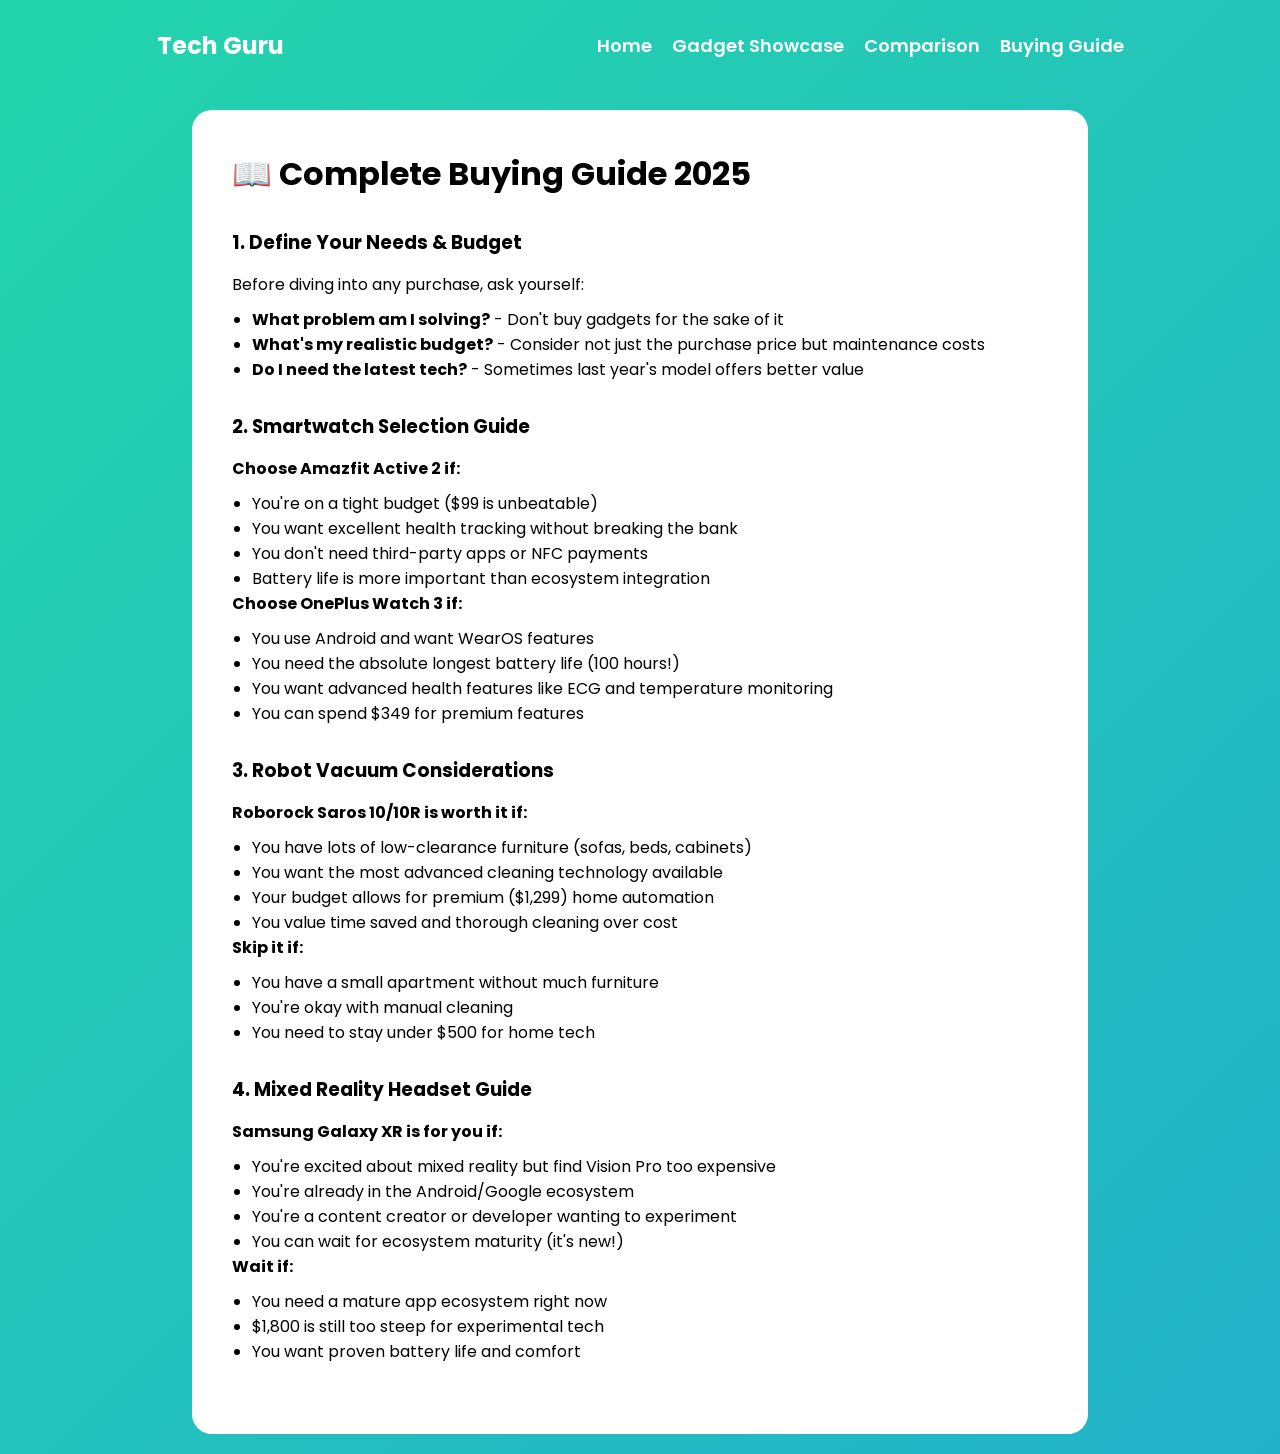
==== buying_guide.html @ 2f81fe57 "wow" ====
<!DOCTYPE html>
<html>

<head>
  <title>Tech Guru</title>
  <link rel="stylesheet" href="style.css" />
  <style>
        .buying-guide {
            background: white;
            border-radius: 20px;
            padding: 40px;
            width: 70vw;
        }
        
        .buying-guide h2 {
            color: black;
            margin-bottom: 20px;
            font-size: 2em;
        }
        
        .guide-section {
            margin: 30px 0;
        }
        
        .guide-section h3 {
            color: black;
            margin-bottom: 15px;
        }
        
        .guide-section p, .guide-section ul {
            color: black;
        }
        
        .guide-section ul {
            margin-left: 20px;
            margin-top: 10px;
        }
  </style>
</head>

<body>
  <header>
    <nav class="nav-footer">
      <div> 
        <h1>Tech Guru</h1>
      </div>
      <ul>
        <li><a href="/index.html">Home</a></li>
        <li><a href="/gadget.html">Gadget Showcase</a></li>
        <li><a href="/comparison.html">Comparison</a></li>
        <li><a href="/buying_guide.html">Buying Guide</a></li>
      </ul>
    </nav>
  </header>
  
  <main style="display: flex; justify-content: center; align-items: center; margin: 20px;">
            <div id="buying-guide" class="content-section">
            <div class="buying-guide">
                <h2>📖 Complete Buying Guide 2025</h2>
                
                <div class="guide-section">
                    <h3>1. Define Your Needs & Budget</h3>
                    <p>Before diving into any purchase, ask yourself:</p>
                    <ul>
                        <li><strong>What problem am I solving?</strong> - Don't buy gadgets for the sake of it</li>
                        <li><strong>What's my realistic budget?</strong> - Consider not just the purchase price but maintenance costs</li>
                        <li><strong>Do I need the latest tech?</strong> - Sometimes last year's model offers better value</li>
                    </ul>
                </div>
                
                <div class="guide-section">
                    <h3>2. Smartwatch Selection Guide</h3>
                    <p><strong>Choose Amazfit Active 2 if:</strong></p>
                    <ul>
                        <li>You're on a tight budget ($99 is unbeatable)</li>
                        <li>You want excellent health tracking without breaking the bank</li>
                        <li>You don't need third-party apps or NFC payments</li>
                        <li>Battery life is more important than ecosystem integration</li>
                    </ul>
                    <p><strong>Choose OnePlus Watch 3 if:</strong></p>
                    <ul>
                        <li>You use Android and want WearOS features</li>
                        <li>You need the absolute longest battery life (100 hours!)</li>
                        <li>You want advanced health features like ECG and temperature monitoring</li>
                        <li>You can spend $349 for premium features</li>
                    </ul>
                </div>
                
                <div class="guide-section">
                    <h3>3. Robot Vacuum Considerations</h3>
                    <p><strong>Roborock Saros 10/10R is worth it if:</strong></p>
                    <ul>
                        <li>You have lots of low-clearance furniture (sofas, beds, cabinets)</li>
                        <li>You want the most advanced cleaning technology available</li>
                        <li>Your budget allows for premium ($1,299) home automation</li>
                        <li>You value time saved and thorough cleaning over cost</li>
                    </ul>
                    <p><strong>Skip it if:</strong></p>
                    <ul>
                        <li>You have a small apartment without much furniture</li>
                        <li>You're okay with manual cleaning</li>
                        <li>You need to stay under $500 for home tech</li>
                    </ul>
                </div>
                
                <div class="guide-section">
                    <h3>4. Mixed Reality Headset Guide</h3>
                    <p><strong>Samsung Galaxy XR is for you if:</strong></p>
                    <ul>
                        <li>You're excited about mixed reality but find Vision Pro too expensive</li>
                        <li>You're already in the Android/Google ecosystem</li>
                        <li>You're a content creator or developer wanting to experiment</li>
                        <li>You can wait for ecosystem maturity (it's new!)</li>
                    </ul>
                    <p><strong>Wait if:</strong></p>
                    <ul>
                        <li>You need a mature app ecosystem right now</li>
                        <li>$1,800 is still too steep for experimental tech</li>
                        <li>You want proven battery life and comfort</li>
                    </ul>
                </div>      
            </div>
        </div>
  </main>
</body>

</html>
---- style.css ----
@import url('https://fonts.googleapis.com/css2?family=Poppins:ital,wght@0,100;0,200;0,300;0,400;0,500;0,600;0,700;0,800;0,900;1,100;1,200;1,300;1,400;1,500;1,600;1,700;1,800;1,900&display=swap');
*{
  margin: 0;
  padding: 0;
  box-sizing: border-box;
}
@keyframes gradient {
  0%, 100% { background-position: 0% 50%; }
  50% { background-position: 100% 50%; }
}

body{
  font-family: 'Poppins', sans-serif;
  background: linear-gradient(-45deg, #ee7752, #e73c7e, #23a6d5, #23d5ab);
  background-size: 400% 400%;
  animation: gradient 15s ease infinite;
  min-height: 100vh;
}

header{
  display: flex;
  justify-content: space-between;
  align-items: center;
}
.nav-footer{
  background: url('https://upload.wikimedia.org/wikipedia/commons/e/e4/StarfieldSimulation.gif');
  background-repeat: no-repeat;
  background-size: cover;
  color: #fff;
  text-align: center;
  display: flex;
  justify-content: space-around;
  align-items: center;
  width: 100%;
  height: 90px;
}

nav ul{
  list-style: none;
  display: flex;
  justify-content: center;
  align-items: center;
  gap: 20px;
}

nav ul li{
  cursor: pointer;
  font-weight: 600;
  font-size: large;
}

nav ul li a{
  text-decoration: none;
  color: inherit;
  transition: all ease 0.3s;

}

nav ul li a:hover{
  font-size: larger;
}

.hero-container{
  overflow: hidden;
}

.hero-bg-img{ 
  width: 100%;
  height: 86.52vh;
  position: relative;
  object-fit: cover;
  filter: blur(5px) brightness(40%);
}
.hero-text{
  position: absolute;
  top: 50%;
  left: 50%;
  color: white;
  transform: translate(-50%, -50%);
  font-size: x-large;
  text-align: center;
}
.card-container {
  display: flex;
  gap: 40px;
  padding: 2rem;
}
.card {
  background-color: #1A1A3A;
  padding: 2rem;
  border-radius: 20px;
  color: #fff;
}
.icon {
  width: 60px;
  height: 60px;
  border-radius: 16px;
  display: flex;
  align-items: center;
  justify-content: center;
  font-size: 2rem;
  margin-bottom: 1.5rem;
}
h2 {
  margin-bottom: 1rem;
  font-weight: bold;
}
.hr{
  width: 100%;
  height: 2px;
  background: #1A1A3A;
}
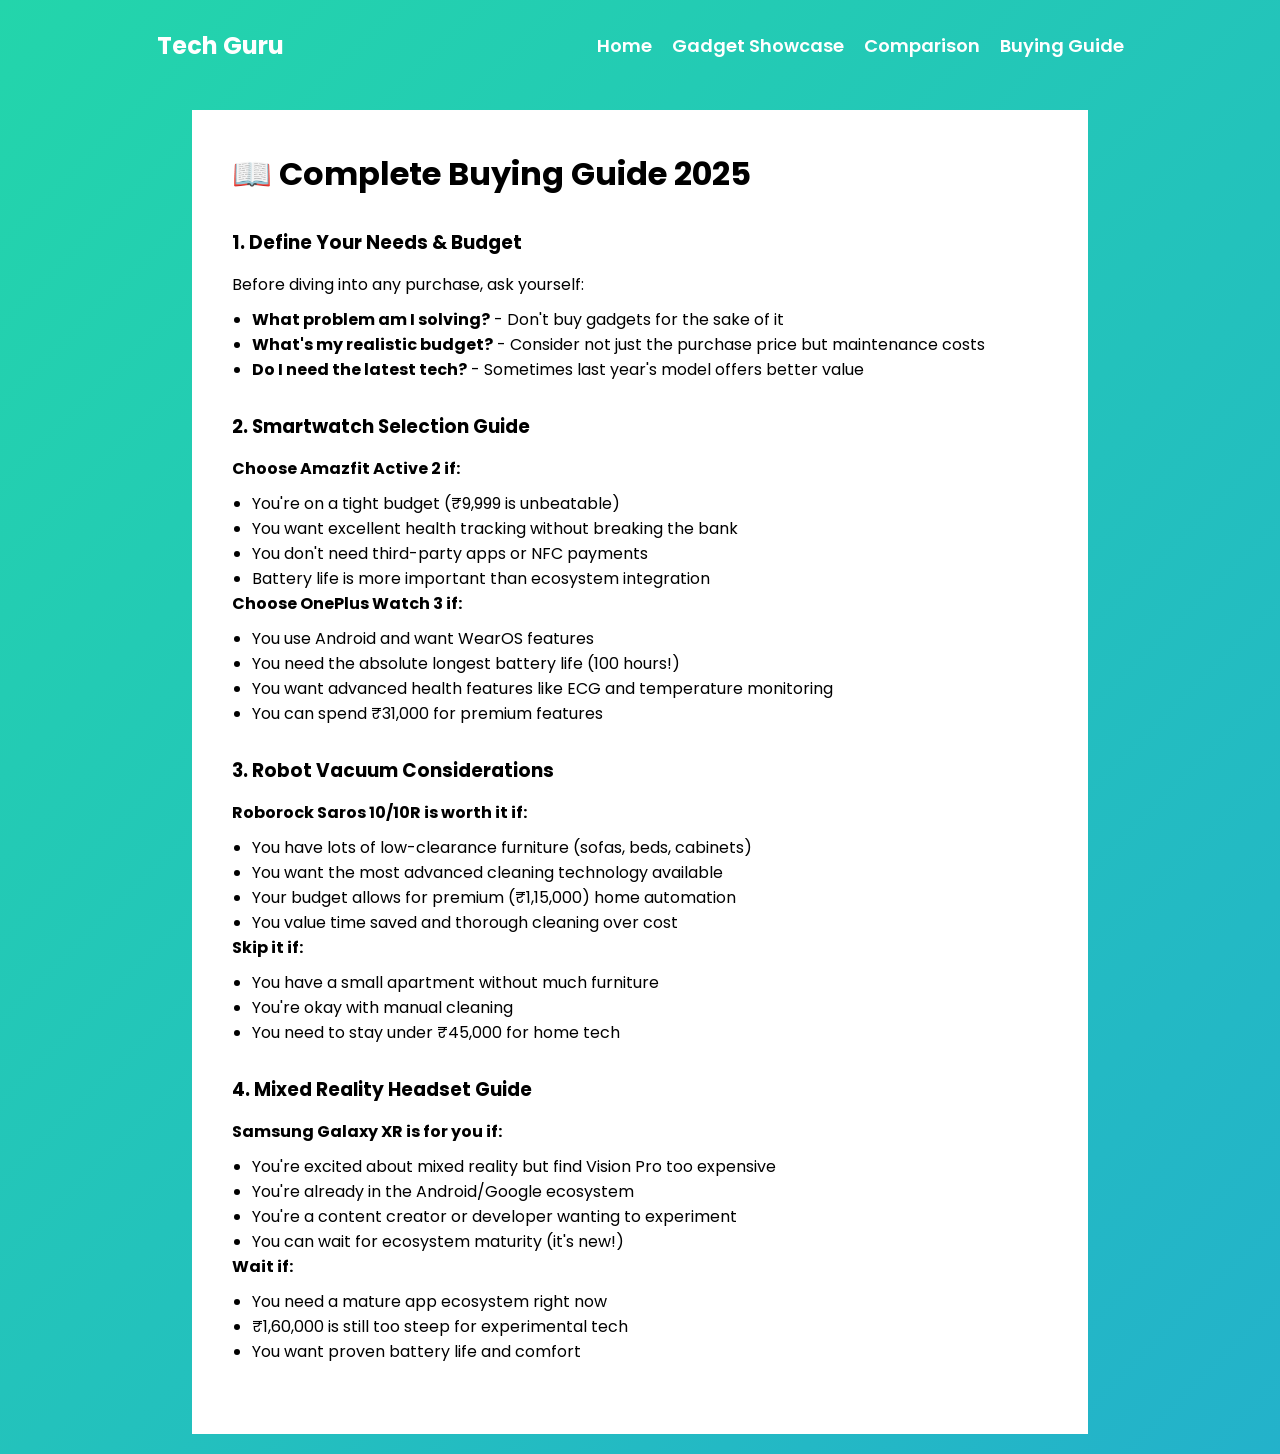
==== commit f6cf0afa: "last" ====
--- a/buying_guide.html
+++ b/buying_guide.html
@@ -7,7 +7,6 @@
   <style>
         .buying-guide {
             background: white;
-            border-radius: 20px;
             padding: 40px;
             width: 70vw;
         }
@@ -72,7 +71,7 @@
                     <h3>2. Smartwatch Selection Guide</h3>
                     <p><strong>Choose Amazfit Active 2 if:</strong></p>
                     <ul>
-                        <li>You're on a tight budget ($99 is unbeatable)</li>
+                        <li>You're on a tight budget (₹9,999 is unbeatable)</li>
                         <li>You want excellent health tracking without breaking the bank</li>
                         <li>You don't need third-party apps or NFC payments</li>
                         <li>Battery life is more important than ecosystem integration</li>
@@ -82,7 +81,7 @@
                         <li>You use Android and want WearOS features</li>
                         <li>You need the absolute longest battery life (100 hours!)</li>
                         <li>You want advanced health features like ECG and temperature monitoring</li>
-                        <li>You can spend $349 for premium features</li>
+                        <li>You can spend ₹31,000 for premium features</li>
                     </ul>
                 </div>
                 
@@ -92,14 +91,14 @@
                     <ul>
                         <li>You have lots of low-clearance furniture (sofas, beds, cabinets)</li>
                         <li>You want the most advanced cleaning technology available</li>
-                        <li>Your budget allows for premium ($1,299) home automation</li>
+                        <li>Your budget allows for premium (₹1,15,000) home automation</li>
                         <li>You value time saved and thorough cleaning over cost</li>
                     </ul>
                     <p><strong>Skip it if:</strong></p>
                     <ul>
                         <li>You have a small apartment without much furniture</li>
                         <li>You're okay with manual cleaning</li>
-                        <li>You need to stay under $500 for home tech</li>
+                        <li>You need to stay under ₹45,000 for home tech</li>
                     </ul>
                 </div>
                 
@@ -115,7 +114,7 @@
                     <p><strong>Wait if:</strong></p>
                     <ul>
                         <li>You need a mature app ecosystem right now</li>
-                        <li>$1,800 is still too steep for experimental tech</li>
+                        <li>₹1,60,000 is still too steep for experimental tech</li>
                         <li>You want proven battery life and comfort</li>
                     </ul>
                 </div>      
